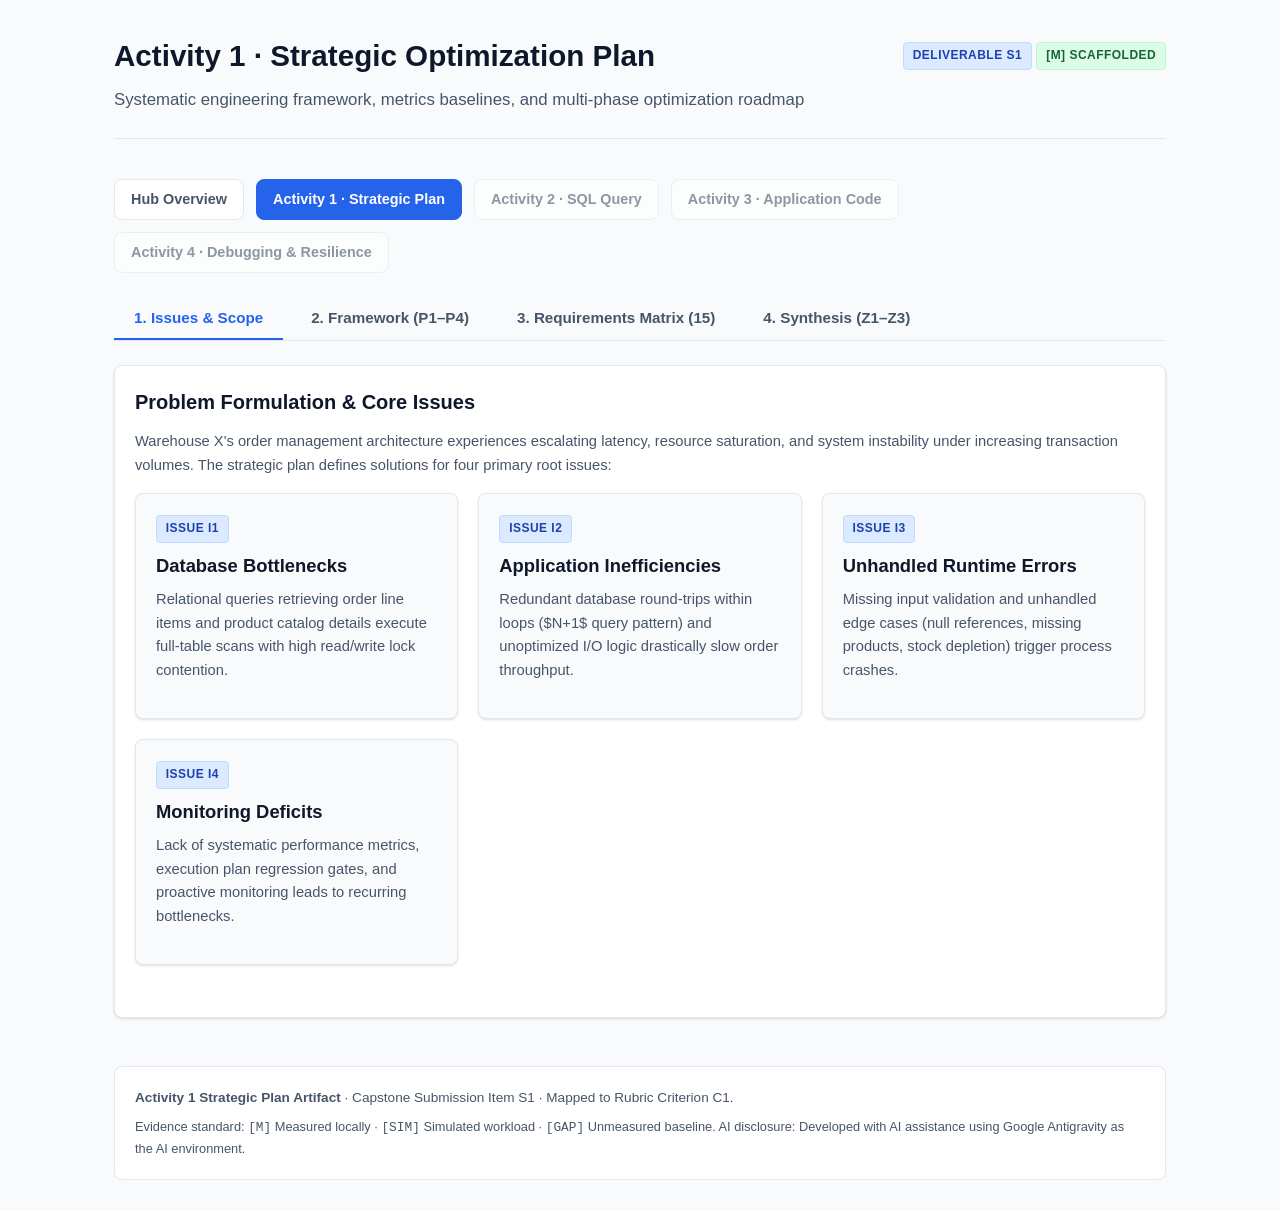
==== activity1-strategy.html @ 8ea70d59 "Add multipage interactive demo shell and Activity 1 viewer" ====
<!DOCTYPE html>
<html lang="en">
<head>
  <meta charset="UTF-8">
  <meta name="viewport" content="width=device-width, initial-scale=1.0">
  <title>Activity 1 · Strategic Optimization Plan · WarehouseX</title>
  <link rel="stylesheet" href="css/styles.css">
</head>
<body>
  <div class="container">
    <header>
      <div class="header-top">
        <h1>Activity 1 · Strategic Optimization Plan</h1>
        <div>
          <span class="badge badge-primary">Deliverable S1</span>
          <span class="badge badge-m">[M] Scaffolded</span>
        </div>
      </div>
      <p class="subtitle">Systematic engineering framework, metrics baselines, and multi-phase optimization roadmap</p>
    </header>

    <nav class="nav-bar" aria-label="Main Navigation">
      <a href="index.html" class="nav-link">Hub Overview</a>
      <a href="activity1-strategy.html" class="nav-link active">Activity 1 · Strategic Plan</a>
      <span class="nav-link" style="opacity: 0.6; cursor: not-allowed;" title="Scheduled for Activity 2">Activity 2 · SQL Query</span>
      <span class="nav-link" style="opacity: 0.6; cursor: not-allowed;" title="Scheduled for Activity 3">Activity 3 · Application Code</span>
      <span class="nav-link" style="opacity: 0.6; cursor: not-allowed;" title="Scheduled for Activity 4">Activity 4 · Debugging & Resilience</span>
    </nav>

    <main class="tabs-container">
      <div class="tabs" role="tablist">
        <button class="tab-btn active" data-tab="tab-issues" role="tab">1. Issues & Scope</button>
        <button class="tab-btn" data-tab="tab-framework" role="tab">2. Framework (P1–P4)</button>
        <button class="tab-btn" data-tab="tab-requirements" role="tab">3. Requirements Matrix (15)</button>
        <button class="tab-btn" data-tab="tab-synthesis" role="tab">4. Synthesis (Z1–Z3)</button>
      </div>

      <!-- Tab 1: Issues & Scope -->
      <div id="tab-issues" class="tab-pane active" role="tabpanel">
        <div class="card" style="margin-bottom: 1.5rem;">
          <h2 style="font-size: 1.25rem; margin-bottom: 0.75rem;">Problem Formulation & Core Issues</h2>
          <p style="color: var(--text-secondary); margin-bottom: 1rem;">
            Warehouse X's order management architecture experiences escalating latency, resource saturation, and system instability under increasing transaction volumes. The strategic plan defines solutions for four primary root issues:
          </p>
          <div class="card-grid">
            <div class="card" style="background-color: #f8fafc;">
              <span class="badge badge-primary" style="margin-bottom: 0.5rem;">Issue I1</span>
              <h3>Database Bottlenecks</h3>
              <p>Relational queries retrieving order line items and product catalog details execute full-table scans with high read/write lock contention.</p>
            </div>
            <div class="card" style="background-color: #f8fafc;">
              <span class="badge badge-primary" style="margin-bottom: 0.5rem;">Issue I2</span>
              <h3>Application Inefficiencies</h3>
              <p>Redundant database round-trips within loops ($N+1$ query pattern) and unoptimized I/O logic drastically slow order throughput.</p>
            </div>
            <div class="card" style="background-color: #f8fafc;">
              <span class="badge badge-primary" style="margin-bottom: 0.5rem;">Issue I3</span>
              <h3>Unhandled Runtime Errors</h3>
              <p>Missing input validation and unhandled edge cases (null references, missing products, stock depletion) trigger process crashes.</p>
            </div>
            <div class="card" style="background-color: #f8fafc;">
              <span class="badge badge-primary" style="margin-bottom: 0.5rem;">Issue I4</span>
              <h3>Monitoring Deficits</h3>
              <p>Lack of systematic performance metrics, execution plan regression gates, and proactive monitoring leads to recurring bottlenecks.</p>
            </div>
          </div>
        </div>
      </div>

      <!-- Tab 2: Framework P1-P4 -->
      <div id="tab-framework" class="tab-pane" role="tabpanel">
        <div class="card" style="margin-bottom: 1.5rem;">
          <h2 style="font-size: 1.25rem; margin-bottom: 0.75rem;">Structured Engineering Lifecycle (P1–P4)</h2>
          <table class="data-table">
            <thead>
              <tr>
                <th>Phase</th>
                <th>Phase Name</th>
                <th>Operational Focus</th>
                <th>Deliverable Artifact</th>
              </tr>
            </thead>
            <tbody>
              <tr>
                <td><strong>P1</strong></td>
                <td>Define Project Scope</td>
                <td>Isolate optimization strictly to order fulfillment, catalog resolution, and stock deduction.</td>
                <td>Scope Definition & Operational Boundaries</td>
              </tr>
              <tr>
                <td><strong>P2</strong></td>
                <td>Set Performance Metrics</td>
                <td>Establish quantifiable benchmark targets per focus area (query speed, batch queries, crash count).</td>
                <td>Evidence Ledger Baseline Table</td>
              </tr>
              <tr>
                <td><strong>P3</strong></td>
                <td>Select AI Environment</td>
                <td>Leverage Google Antigravity for execution plan analysis, code refactoring, and guard clause formulation.</td>
                <td>AI Assistance Protocol Record</td>
              </tr>
              <tr>
                <td><strong>P4</strong></td>
                <td>Phased Work Plan</td>
                <td>Follow three-stage discipline: Analysis (measure baseline) &rarr; Optimization (isolate change) &rarr; Testing (benchmark check).</td>
                <td>Automated NUnit Equivalence Fixtures</td>
              </tr>
            </tbody>
          </table>
        </div>
      </div>

      <!-- Tab 3: Requirements Matrix -->
      <div id="tab-requirements" class="tab-pane" role="tabpanel">
        <div class="card">
          <div style="display: flex; justify-content: space-between; align-items: center; margin-bottom: 1rem; flex-wrap: wrap; gap: 0.5rem;">
            <h2 style="font-size: 1.25rem;">15 Core Course Requirements Crosswalk</h2>
            <div class="filter-bar">
              <button class="filter-btn active" data-filter="all">All (15)</button>
              <button class="filter-btn" data-filter="SQL">SQL (4)</button>
              <button class="filter-btn" data-filter="APP">App (4)</button>
              <button class="filter-btn" data-filter="DBG">Debug (4)</button>
              <button class="filter-btn" data-filter="LT">Long-Term (3)</button>
            </div>
          </div>

          <table class="data-table">
            <thead>
              <tr>
                <th>Code</th>
                <th>Category</th>
                <th>Requirement Specification</th>
                <th>Strategy Implementation</th>
              </tr>
            </thead>
            <tbody>
              <tr class="filterable-item" data-category="SQL">
                <td><code>R-SQL-1</code></td>
                <td>SQL</td>
                <td>Identify query speed strategies</td>
                <td>B-tree index creation, table scan elimination, projection minimization.</td>
              </tr>
              <tr class="filterable-item" data-category="SQL">
                <td><code>R-SQL-2</code></td>
                <td>SQL</td>
                <td>Suggest optimization for delayed queries</td>
                <td>Composite indexing on <code>Products(Category, ProductID)</code> for fast filtered joins.</td>
              </tr>
              <tr class="filterable-item" data-category="SQL">
                <td><code>R-SQL-3</code></td>
                <td>SQL</td>
                <td>Specify join optimization methods</td>
                <td>Covering index on <code>Orders(ProductID, Quantity)</code> to avoid secondary table looks.</td>
              </tr>
              <tr class="filterable-item" data-category="SQL">
                <td><code>R-SQL-4</code></td>
                <td>SQL</td>
                <td>Measure improvements with execution plans</td>
                <td>Capture SQLite <code>EXPLAIN QUERY PLAN</code> before and after indexing.</td>
              </tr>
              <tr class="filterable-item" data-category="APP">
                <td><code>R-APP-1</code></td>
                <td>APP</td>
                <td>Determine execution slowdown delay points</td>
                <td>Profile repetitive database queries inside order iteration loops ($N+1$ calls).</td>
              </tr>
              <tr class="filterable-item" data-category="APP">
                <td><code>R-APP-2</code></td>
                <td>APP</td>
                <td>Recommend logic flow enhancements</td>
                <td>Pre-fetch product catalog into an in-memory dictionary; O(N) &rarr; O(1) complexity.</td>
              </tr>
              <tr class="filterable-item" data-category="APP">
                <td><code>R-APP-3</code></td>
                <td>APP</td>
                <td>Propose data read/write improvements</td>
                <td>Buffer console I/O and consolidate inventory deductions into batched transactions.</td>
              </tr>
              <tr class="filterable-item" data-category="APP">
                <td><code>R-APP-4</code></td>
                <td>APP</td>
                <td>Define key performance tracking metrics</td>
                <td>Total database calls, batch processing latency (ms), memory footprint (MB).</td>
              </tr>
              <tr class="filterable-item" data-category="DBG">
                <td><code>R-DBG-1</code></td>
                <td>DBG</td>
                <td>Identify system crash error types</td>
                <td>NullReferenceException on catalog misses, negative inventory states, lock contention.</td>
              </tr>
              <tr class="filterable-item" data-category="DBG">
                <td><code>R-DBG-2</code></td>
                <td>DBG</td>
                <td>Specify error-inducing edge cases</td>
                <td>Missing ProductIDs, requested quantity exceeding stock, zero/negative order quantities.</td>
              </tr>
              <tr class="filterable-item" data-category="DBG">
                <td><code>R-DBG-3</code></td>
                <td>DBG</td>
                <td>Outline AI-assisted debugging strategies</td>
                <td>Formulate defensive guard clauses and structured domain exception handling.</td>
              </tr>
              <tr class="filterable-item" data-category="DBG">
                <td><code>R-DBG-4</code></td>
                <td>DBG</td>
                <td>Define issue resolution validation methods</td>
                <td>Automated NUnit test fixtures executing negative boundary and edge-case assertions.</td>
              </tr>
              <tr class="filterable-item" data-category="LT">
                <td><code>R-LT-1</code></td>
                <td>LT</td>
                <td>Document efficiency maintenance strategies</td>
                <td>Automated database index re-indexing, vacuuming, and memory cache expiration.</td>
              </tr>
              <tr class="filterable-item" data-category="LT">
                <td><code>R-LT-2</code></td>
                <td>LT</td>
                <td>Define future optimization checkpoints</td>
                <td>Automated CI performance benchmarks and periodic query plan regression audits.</td>
              </tr>
              <tr class="filterable-item" data-category="LT">
                <td><code>R-LT-3</code></td>
                <td>LT</td>
                <td>Suggest AI automation opportunities</td>
                <td>Automated log anomaly detection and workload-driven proactive index tuning.</td>
              </tr>
            </tbody>
          </table>
        </div>
      </div>

      <!-- Tab 4: Synthesis Z1-Z3 -->
      <div id="tab-synthesis" class="tab-pane" role="tabpanel">
        <div class="card-grid">
          <div class="card">
            <h3>Z1 · Planned Optimizations</h3>
            <p>1. Composite indexing on <code>Products(Category, ProductID)</code> and <code>Orders(ProductID, Quantity)</code>.<br>
            2. In-memory dictionary caching to replace sequential database queries.<br>
            3. Defensive guard clauses and domain exceptions for nulls and stock shortages.</p>
          </div>
          <div class="card">
            <h3>Z2 · Google Antigravity Role</h3>
            <p>Google Antigravity assists throughout the development lifecycle by analyzing execution plans, suggesting refactored LINQ patterns, formulating defensive validation guards, and helping generate test fixtures.</p>
          </div>
          <div class="card">
            <h3>Z3 · Measurement Methodology</h3>
            <p>Programmatic capture of SQLite <code>EXPLAIN QUERY PLAN</code>, high-resolution elapsed time benchmarks over Small (~1K) and Medium (~10K) synthetic workloads, and automated NUnit assertions.</p>
          </div>
        </div>
      </div>
    </main>

    <footer class="footer-callout">
      <p style="margin-bottom: 0.5rem;">
        <strong>Activity 1 Strategic Plan Artifact</strong> · Capstone Submission Item S1 · Mapped to Rubric Criterion C1.
      </p>
      <p style="font-size: 0.8rem; color: var(--text-secondary);">
        Evidence standard: <code>[M]</code> Measured locally · <code>[SIM]</code> Simulated workload · <code>[GAP]</code> Unmeasured baseline. AI disclosure: Developed with AI assistance using Google Antigravity as the AI environment.
      </p>
    </footer>
  </div>

  <script src="js/warehousex.js"></script>
</body>
</html>
---- css/styles.css ----
:root {
  --bg-color: #f8fafc;
  --card-bg: #ffffff;
  --text-primary: #0f172a;
  --text-secondary: #475569;
  --border-color: #e2e8f0;
  --primary: #2563eb;
  --primary-hover: #1d4ed8;
  --accent: #0ea5e9;
  --success: #16a34a;
  --warning: #d97706;
  --danger: #dc2626;
  --badge-sim-bg: #fef3c7;
  --badge-sim-text: #92400e;
  --badge-m-bg: #dcfce7;
  --badge-m-text: #166534;
  --badge-gap-bg: #f1f5f9;
  --badge-gap-text: #64748b;
  --radius: 8px;
  --shadow: 0 1px 3px 0 rgb(0 0 0 / 0.1), 0 1px 2px -1px rgb(0 0 0 / 0.1);
  --shadow-md: 0 4px 6px -1px rgb(0 0 0 / 0.1), 0 2px 4px -2px rgb(0 0 0 / 0.1);
}

* {
  box-sizing: border-box;
  margin: 0;
  padding: 0;
}

body {
  font-family: -apple-system, BlinkMacSystemFont, "Segoe UI", Roboto, Helvetica, Arial, sans-serif;
  background-color: var(--bg-color);
  color: var(--text-primary);
  line-height: 1.6;
}

.container {
  max-width: 1100px;
  margin: 0 auto;
  padding: 2rem 1.5rem;
}

header {
  margin-bottom: 2.5rem;
  border-bottom: 1px solid var(--border-color);
  padding-bottom: 1.5rem;
}

.header-top {
  display: flex;
  justify-content: space-between;
  align-items: center;
  margin-bottom: 0.5rem;
  flex-wrap: wrap;
  gap: 1rem;
}

h1 {
  font-size: 1.85rem;
  font-weight: 700;
  color: var(--text-primary);
}

.subtitle {
  color: var(--text-secondary);
  font-size: 1.05rem;
}

.badge {
  display: inline-block;
  padding: 0.2rem 0.55rem;
  border-radius: 4px;
  font-size: 0.75rem;
  font-weight: 600;
  text-transform: uppercase;
  letter-spacing: 0.04em;
}

.badge-sim {
  background-color: var(--badge-sim-bg);
  color: var(--badge-sim-text);
  border: 1px solid #fde68a;
}

.badge-m {
  background-color: var(--badge-m-bg);
  color: var(--badge-m-text);
  border: 1px solid #bbf7d0;
}

.badge-gap {
  background-color: var(--badge-gap-bg);
  color: var(--badge-gap-text);
  border: 1px solid #cbd5e1;
}

.badge-primary {
  background-color: #dbeafe;
  color: #1e40af;
  border: 1px solid #bfdbfe;
}

.nav-bar {
  display: flex;
  gap: 0.75rem;
  margin: 1.5rem 0;
  flex-wrap: wrap;
}

.nav-link {
  display: inline-block;
  padding: 0.5rem 1rem;
  border-radius: var(--radius);
  text-decoration: none;
  font-weight: 600;
  font-size: 0.9rem;
  color: var(--text-secondary);
  background-color: var(--card-bg);
  border: 1px solid var(--border-color);
  transition: all 0.15s ease-in-out;
}

.nav-link:hover {
  background-color: #f1f5f9;
  color: var(--primary);
  border-color: #cbd5e1;
}

.nav-link.active {
  background-color: var(--primary);
  color: #ffffff;
  border-color: var(--primary);
}

.card-grid {
  display: grid;
  grid-template-columns: repeat(auto-fill, minmax(250px, 1fr));
  gap: 1.25rem;
  margin-bottom: 2rem;
}

.card {
  background-color: var(--card-bg);
  border: 1px solid var(--border-color);
  border-radius: var(--radius);
  padding: 1.25rem;
  box-shadow: var(--shadow);
}

.card h2, .card h3 {
  font-size: 1.15rem;
  margin-bottom: 0.5rem;
}

.card p {
  color: var(--text-secondary);
  font-size: 0.92rem;
  margin-bottom: 1rem;
}

.btn {
  display: inline-block;
  padding: 0.5rem 1rem;
  border-radius: var(--radius);
  font-weight: 600;
  font-size: 0.88rem;
  cursor: pointer;
  text-decoration: none;
  text-align: center;
  border: 1px solid transparent;
  transition: all 0.15s ease-in-out;
}

.btn-primary {
  background-color: var(--primary);
  color: #ffffff;
}

.btn-primary:hover {
  background-color: var(--primary-hover);
}

.btn-secondary {
  background-color: #f1f5f9;
  color: var(--text-primary);
  border-color: var(--border-color);
}

.btn-secondary:hover {
  background-color: #e2e8f0;
}

.btn-outline {
  background-color: transparent;
  border-color: var(--border-color);
  color: var(--text-secondary);
}

.btn-outline:hover {
  background-color: #f8fafc;
  color: var(--primary);
  border-color: var(--primary);
}

.tabs {
  display: flex;
  border-bottom: 1px solid var(--border-color);
  margin-bottom: 1.5rem;
  gap: 0.5rem;
}

.tab-btn {
  padding: 0.75rem 1.25rem;
  border: none;
  background: none;
  font-size: 0.95rem;
  font-weight: 600;
  color: var(--text-secondary);
  cursor: pointer;
  border-bottom: 2px solid transparent;
  transition: all 0.15s ease-in-out;
}

.tab-btn:hover {
  color: var(--primary);
}

.tab-btn.active {
  color: var(--primary);
  border-bottom-color: var(--primary);
}

.tab-pane {
  display: none;
}

.tab-pane.active {
  display: block;
}

.data-table {
  width: 100%;
  border-collapse: collapse;
  margin: 1rem 0;
  font-size: 0.9rem;
}

.data-table th, .data-table td {
  padding: 0.75rem 1rem;
  text-align: left;
  border-bottom: 1px solid var(--border-color);
}

.data-table th {
  background-color: #f8fafc;
  font-weight: 600;
  color: var(--text-secondary);
}

.data-table tr:hover {
  background-color: #f8fafc;
}

.status-panel {
  background-color: #f8fafc;
  border: 1px solid var(--border-color);
  border-radius: var(--radius);
  padding: 1rem 1.25rem;
  margin-top: 1.5rem;
  font-family: ui-monospace, SFMono-Regular, Menlo, Monaco, Consolas, monospace;
  font-size: 0.85rem;
  color: var(--text-secondary);
}

.footer-callout {
  margin-top: 3rem;
  padding: 1.25rem;
  background-color: #ffffff;
  border: 1px solid var(--border-color);
  border-radius: var(--radius);
  font-size: 0.85rem;
  color: var(--text-secondary);
}

.filter-bar {
  display: flex;
  gap: 0.5rem;
  margin-bottom: 1rem;
  flex-wrap: wrap;
}

.filter-btn {
  padding: 0.35rem 0.75rem;
  border-radius: 20px;
  border: 1px solid var(--border-color);
  background-color: #ffffff;
  font-size: 0.82rem;
  font-weight: 600;
  cursor: pointer;
  color: var(--text-secondary);
}

.filter-btn.active {
  background-color: var(--primary);
  color: #ffffff;
  border-color: var(--primary);
}
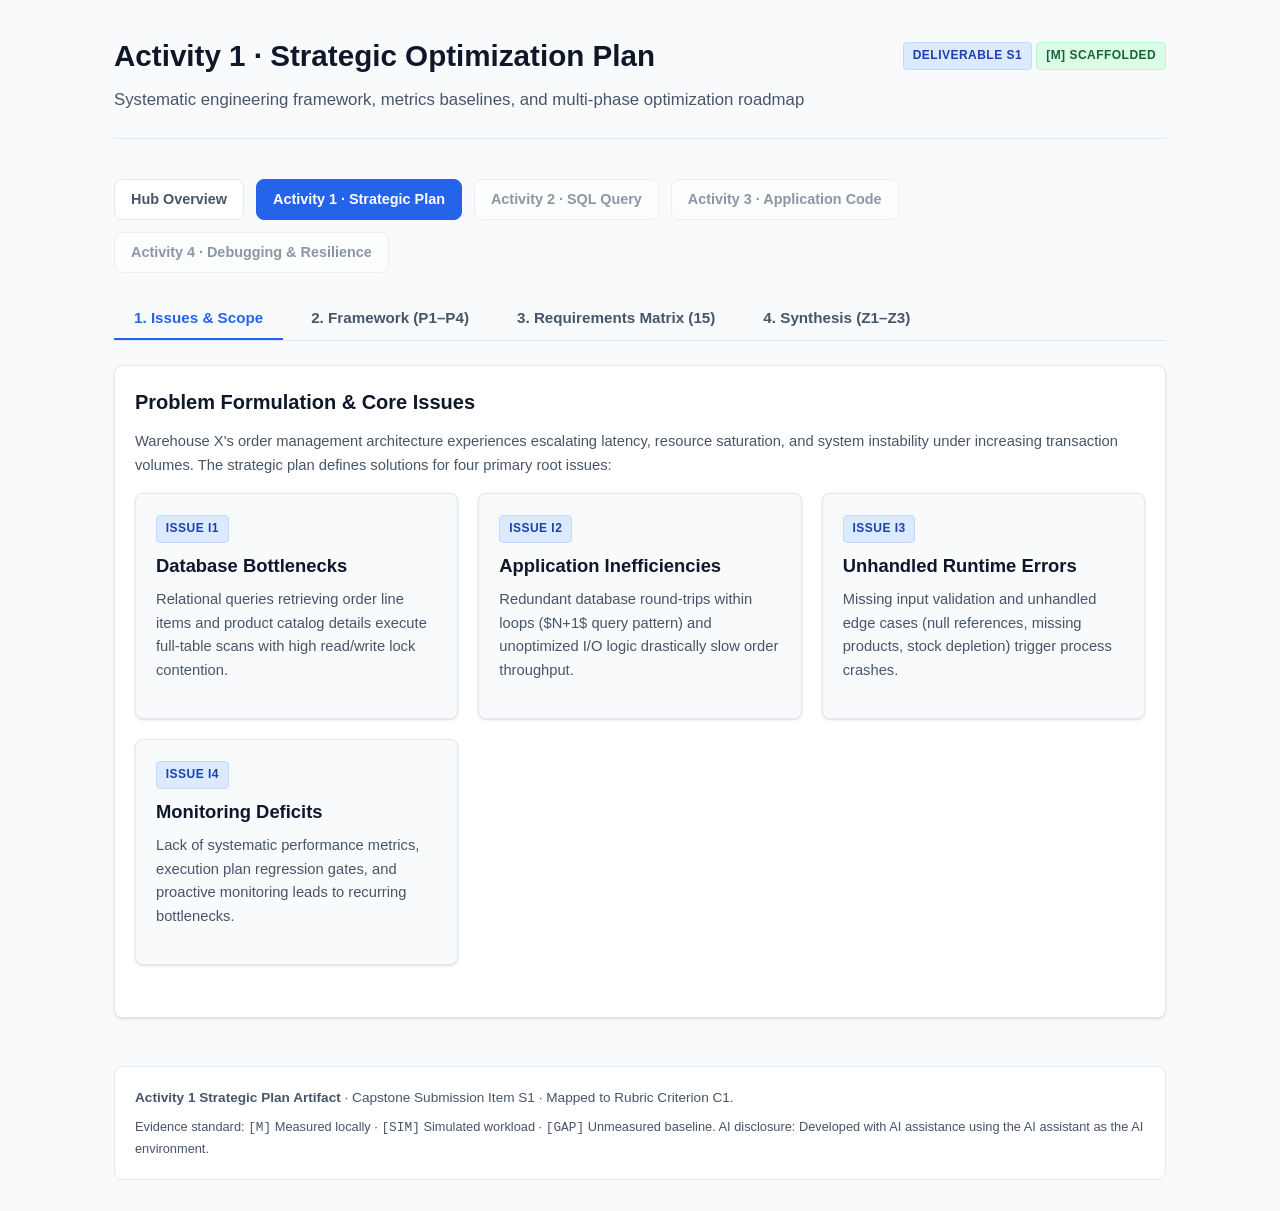
==== commit fca025dd: "Align Activity 1 strategy documents and demo with disclosure policy" ====
--- a/activity1-strategy.html
+++ b/activity1-strategy.html
@@ -96,7 +96,7 @@
               <tr>
                 <td><strong>P3</strong></td>
                 <td>Select AI Environment</td>
-                <td>Leverage Google Antigravity for execution plan analysis, code refactoring, and guard clause formulation.</td>
+                <td>Leverage the AI assistant for execution plan analysis, code refactoring, and guard clause formulation.</td>
                 <td>AI Assistance Protocol Record</td>
               </tr>
               <tr>
@@ -239,8 +239,8 @@
             3. Defensive guard clauses and domain exceptions for nulls and stock shortages.</p>
           </div>
           <div class="card">
-            <h3>Z2 · Google Antigravity Role</h3>
-            <p>Google Antigravity assists throughout the development lifecycle by analyzing execution plans, suggesting refactored LINQ patterns, formulating defensive validation guards, and helping generate test fixtures.</p>
+            <h3>Z2 · the AI assistant Role</h3>
+            <p>the AI assistant assists throughout the development lifecycle by analyzing execution plans, suggesting refactored LINQ patterns, formulating defensive validation guards, and helping generate test fixtures.</p>
           </div>
           <div class="card">
             <h3>Z3 · Measurement Methodology</h3>
@@ -255,7 +255,7 @@
         <strong>Activity 1 Strategic Plan Artifact</strong> · Capstone Submission Item S1 · Mapped to Rubric Criterion C1.
       </p>
       <p style="font-size: 0.8rem; color: var(--text-secondary);">
-        Evidence standard: <code>[M]</code> Measured locally · <code>[SIM]</code> Simulated workload · <code>[GAP]</code> Unmeasured baseline. AI disclosure: Developed with AI assistance using Google Antigravity as the AI environment.
+        Evidence standard: <code>[M]</code> Measured locally · <code>[SIM]</code> Simulated workload · <code>[GAP]</code> Unmeasured baseline. AI disclosure: Developed with AI assistance using the AI assistant as the AI environment.
       </p>
     </footer>
   </div>
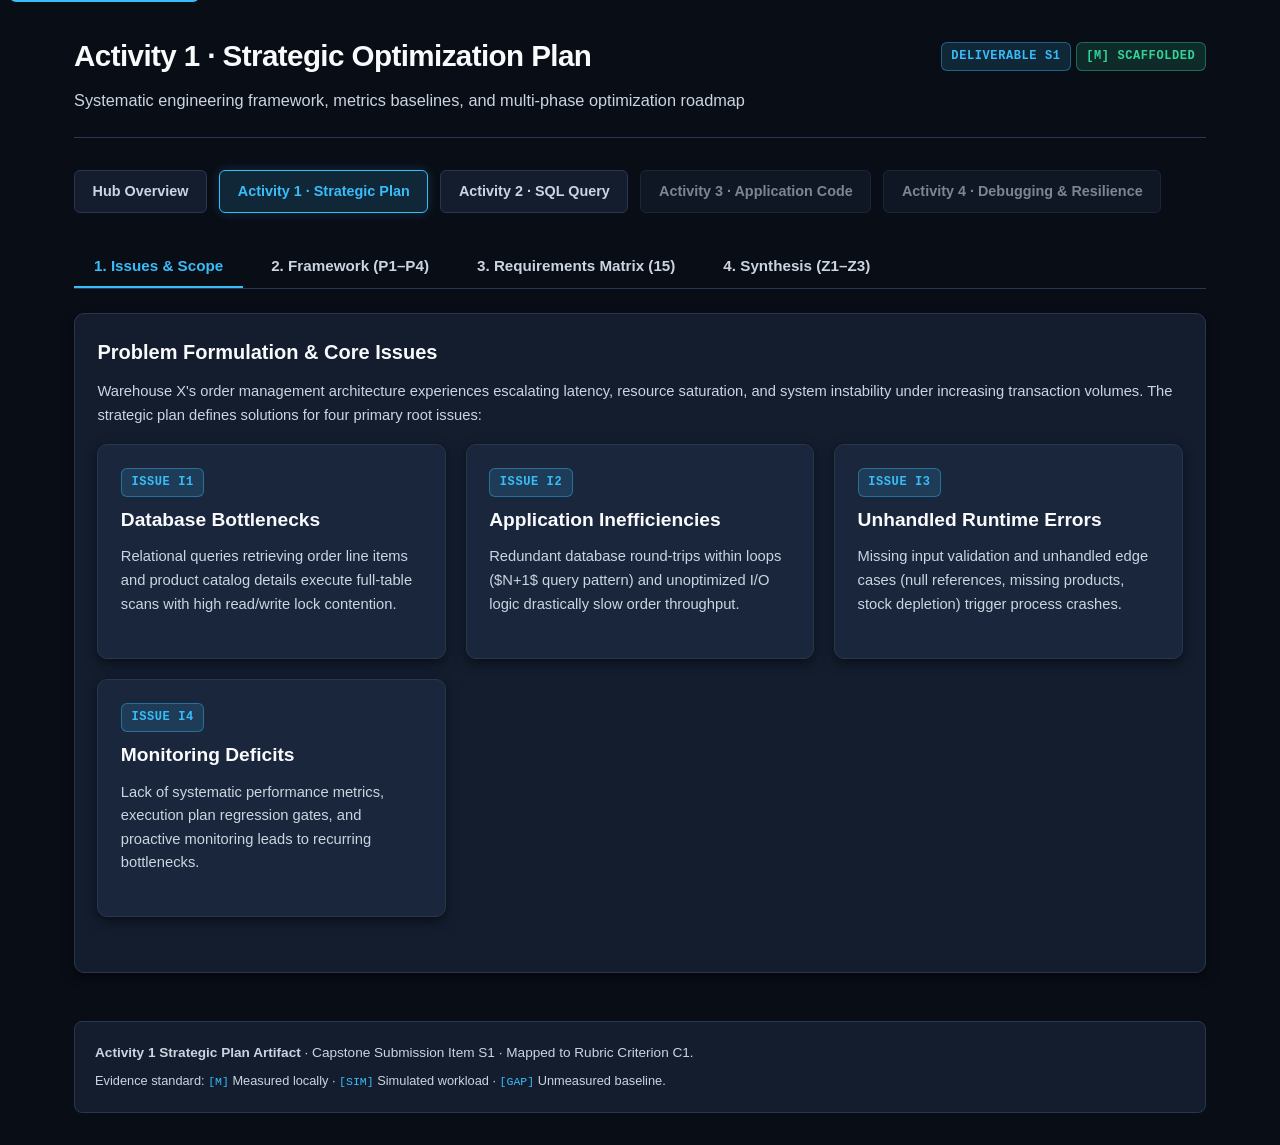
==== commit afff4f56: "Implement accessible dark theme across demonstration pages" ====
--- a/activity1-strategy.html
+++ b/activity1-strategy.html
@@ -4,9 +4,11 @@
   <meta charset="UTF-8">
   <meta name="viewport" content="width=device-width, initial-scale=1.0">
   <title>Activity 1 · Strategic Optimization Plan · WarehouseX</title>
+  <link rel="icon" href="data:,">
   <link rel="stylesheet" href="css/styles.css">
 </head>
 <body>
+  <a href="#main-content" class="skip-link">Skip to main content</a>
   <div class="container">
     <header>
       <div class="header-top">
@@ -22,12 +24,12 @@
     <nav class="nav-bar" aria-label="Main Navigation">
       <a href="index.html" class="nav-link">Hub Overview</a>
       <a href="activity1-strategy.html" class="nav-link active">Activity 1 · Strategic Plan</a>
-      <span class="nav-link" style="opacity: 0.6; cursor: not-allowed;" title="Scheduled for Activity 2">Activity 2 · SQL Query</span>
+      <a href="activity2-sql.html" class="nav-link">Activity 2 · SQL Query</a>
       <span class="nav-link" style="opacity: 0.6; cursor: not-allowed;" title="Scheduled for Activity 3">Activity 3 · Application Code</span>
       <span class="nav-link" style="opacity: 0.6; cursor: not-allowed;" title="Scheduled for Activity 4">Activity 4 · Debugging & Resilience</span>
     </nav>
 
-    <main class="tabs-container">
+    <main id="main-content" class="tabs-container">
       <div class="tabs" role="tablist">
         <button class="tab-btn active" data-tab="tab-issues" role="tab">1. Issues & Scope</button>
         <button class="tab-btn" data-tab="tab-framework" role="tab">2. Framework (P1–P4)</button>
@@ -43,22 +45,22 @@
             Warehouse X's order management architecture experiences escalating latency, resource saturation, and system instability under increasing transaction volumes. The strategic plan defines solutions for four primary root issues:
           </p>
           <div class="card-grid">
-            <div class="card" style="background-color: #f8fafc;">
+            <div class="card" style="background-color: var(--bg-card-subtle);">
               <span class="badge badge-primary" style="margin-bottom: 0.5rem;">Issue I1</span>
               <h3>Database Bottlenecks</h3>
               <p>Relational queries retrieving order line items and product catalog details execute full-table scans with high read/write lock contention.</p>
             </div>
-            <div class="card" style="background-color: #f8fafc;">
+            <div class="card" style="background-color: var(--bg-card-subtle);">
               <span class="badge badge-primary" style="margin-bottom: 0.5rem;">Issue I2</span>
               <h3>Application Inefficiencies</h3>
               <p>Redundant database round-trips within loops ($N+1$ query pattern) and unoptimized I/O logic drastically slow order throughput.</p>
             </div>
-            <div class="card" style="background-color: #f8fafc;">
+            <div class="card" style="background-color: var(--bg-card-subtle);">
               <span class="badge badge-primary" style="margin-bottom: 0.5rem;">Issue I3</span>
               <h3>Unhandled Runtime Errors</h3>
               <p>Missing input validation and unhandled edge cases (null references, missing products, stock depletion) trigger process crashes.</p>
             </div>
-            <div class="card" style="background-color: #f8fafc;">
+            <div class="card" style="background-color: var(--bg-card-subtle);">
               <span class="badge badge-primary" style="margin-bottom: 0.5rem;">Issue I4</span>
               <h3>Monitoring Deficits</h3>
               <p>Lack of systematic performance metrics, execution plan regression gates, and proactive monitoring leads to recurring bottlenecks.</p>
@@ -95,9 +97,9 @@
               </tr>
               <tr>
                 <td><strong>P3</strong></td>
-                <td>Select AI Environment</td>
-                <td>Leverage the AI assistant for execution plan analysis, code refactoring, and guard clause formulation.</td>
-                <td>AI Assistance Protocol Record</td>
+                <td>Select Optimization Strategies</td>
+                <td>Leverage systematic indexing, execution plan analysis, code refactoring, and guard clause formulation.</td>
+                <td>Performance Optimization Protocol Record</td>
               </tr>
               <tr>
                 <td><strong>P4</strong></td>
@@ -197,7 +199,7 @@
               <tr class="filterable-item" data-category="DBG">
                 <td><code>R-DBG-3</code></td>
                 <td>DBG</td>
-                <td>Outline AI-assisted debugging strategies</td>
+                <td>Outline systematic debugging strategies</td>
                 <td>Formulate defensive guard clauses and structured domain exception handling.</td>
               </tr>
               <tr class="filterable-item" data-category="DBG">
@@ -221,7 +223,7 @@
               <tr class="filterable-item" data-category="LT">
                 <td><code>R-LT-3</code></td>
                 <td>LT</td>
-                <td>Suggest AI automation opportunities</td>
+                <td>Suggest automation opportunities</td>
                 <td>Automated log anomaly detection and workload-driven proactive index tuning.</td>
               </tr>
             </tbody>
@@ -239,8 +241,8 @@
             3. Defensive guard clauses and domain exceptions for nulls and stock shortages.</p>
           </div>
           <div class="card">
-            <h3>Z2 · the AI assistant Role</h3>
-            <p>the AI assistant assists throughout the development lifecycle by analyzing execution plans, suggesting refactored LINQ patterns, formulating defensive validation guards, and helping generate test fixtures.</p>
+            <h3>Z2 · Optimization Protocol</h3>
+            <p>The optimization process proceeds through the engineering lifecycle by analyzing execution plans, applying targeted index structures, formulating defensive validation guards, and executing automated equivalence test fixtures.</p>
           </div>
           <div class="card">
             <h3>Z3 · Measurement Methodology</h3>
@@ -255,7 +257,7 @@
         <strong>Activity 1 Strategic Plan Artifact</strong> · Capstone Submission Item S1 · Mapped to Rubric Criterion C1.
       </p>
       <p style="font-size: 0.8rem; color: var(--text-secondary);">
-        Evidence standard: <code>[M]</code> Measured locally · <code>[SIM]</code> Simulated workload · <code>[GAP]</code> Unmeasured baseline. AI disclosure: Developed with AI assistance using the AI assistant as the AI environment.
+        Evidence standard: <code>[M]</code> Measured locally · <code>[SIM]</code> Simulated workload · <code>[GAP]</code> Unmeasured baseline.
       </p>
     </footer>
   </div>
--- a/css/styles.css
+++ b/css/styles.css
@@ -1,47 +1,101 @@
+/* WarehouseX Design System · WCAG 2.1 AAA Accessible Dark Theme */
+/* Formatted after fullstack_c8_safevault */
 :root {
-  --bg-color: #f8fafc;
-  --card-bg: #ffffff;
-  --text-primary: #0f172a;
-  --text-secondary: #475569;
-  --border-color: #e2e8f0;
-  --primary: #2563eb;
-  --primary-hover: #1d4ed8;
-  --accent: #0ea5e9;
-  --success: #16a34a;
-  --warning: #d97706;
-  --danger: #dc2626;
-  --badge-sim-bg: #fef3c7;
-  --badge-sim-text: #92400e;
-  --badge-m-bg: #dcfce7;
-  --badge-m-text: #166534;
-  --badge-gap-bg: #f1f5f9;
-  --badge-gap-text: #64748b;
+  --bg-color: #090d16;
+  --bg-page: #090d16;
+  --card-bg: #131d2e;
+  --bg-card: #131d2e;
+  --bg-card-subtle: #1a263c;
+  --bg-input: #0b1322;
+  --border-color: #27374f;
+  --border-focus: #38bdf8;
+
+  --text-primary: #f8fafc;
+  --text-secondary: #cbd5e1;
+  --text-muted: #94a3b8;
+
+  --primary: #38bdf8;
+  --primary-hover: #0ea5e9;
+  --color-primary: #38bdf8;
+  --color-primary-hover: #0ea5e9;
+  --accent: #38bdf8;
+  --success: #34d399;
+  --color-success: #34d399;
+  --warning: #fbbf24;
+  --color-warning: #fbbf24;
+  --danger: #f87171;
+  --color-danger: #f87171;
+  --color-violet: #c084fc;
+
+  --badge-m-bg: rgba(52, 211, 153, 0.15);
+  --badge-m-text: #34d399;
+  --badge-sim-bg: rgba(251, 191, 36, 0.15);
+  --badge-sim-text: #fbbf24;
+  --badge-gap-bg: rgba(148, 163, 184, 0.15);
+  --badge-gap-text: #94a3b8;
+  --badge-primary-bg: rgba(56, 189, 248, 0.15);
+  --badge-primary-text: #38bdf8;
+
+  --font-sans: -apple-system, BlinkMacSystemFont, 'Segoe UI', Roboto, Helvetica, Arial, sans-serif;
+  --font-mono: ui-monospace, SFMono-Regular, Menlo, Monaco, Consolas, 'Liberation Mono', monospace;
+
+  --radius-sm: 6px;
+  --radius-md: 10px;
+  --radius-lg: 14px;
   --radius: 8px;
-  --shadow: 0 1px 3px 0 rgb(0 0 0 / 0.1), 0 1px 2px -1px rgb(0 0 0 / 0.1);
-  --shadow-md: 0 4px 6px -1px rgb(0 0 0 / 0.1), 0 2px 4px -2px rgb(0 0 0 / 0.1);
-}
-
-* {
+
+  --shadow-sm: 0 1px 2px rgba(0, 0, 0, 0.4);
+  --shadow-md: 0 4px 12px rgba(0, 0, 0, 0.5);
+  --shadow-lg: 0 10px 25px rgba(0, 0, 0, 0.6);
+  --shadow: 0 4px 12px rgba(0, 0, 0, 0.5);
+}
+
+*, *::before, *::after {
   box-sizing: border-box;
   margin: 0;
   padding: 0;
 }
 
 body {
-  font-family: -apple-system, BlinkMacSystemFont, "Segoe UI", Roboto, Helvetica, Arial, sans-serif;
-  background-color: var(--bg-color);
+  font-family: var(--font-sans);
+  background-color: var(--bg-page);
   color: var(--text-primary);
   line-height: 1.6;
+  min-height: 100vh;
+}
+
+/* Accessibility Skip Link & Focus Rings */
+.skip-link {
+  position: absolute;
+  top: -40px;
+  left: 10px;
+  background: var(--color-primary);
+  color: #041021;
+  padding: 8px 16px;
+  font-weight: 700;
+  z-index: 1000;
+  border-radius: var(--radius-sm);
+  text-decoration: none;
+  transition: top 0.2s ease;
+}
+
+.skip-link:focus {
+  top: 10px;
+}
+
+a:focus-visible, button:focus-visible, input:focus-visible, select:focus-visible {
+  outline: 3px solid var(--border-focus);
+  outline-offset: 2px;
 }
 
 .container {
-  max-width: 1100px;
+  max-width: 1180px;
   margin: 0 auto;
   padding: 2rem 1.5rem;
 }
 
 header {
-  margin-bottom: 2.5rem;
+  margin-bottom: 2rem;
   border-bottom: 1px solid var(--border-color);
   padding-bottom: 1.5rem;
 }
@@ -59,109 +113,122 @@
   font-size: 1.85rem;
   font-weight: 700;
   color: var(--text-primary);
+  letter-spacing: -0.02em;
 }
 
 .subtitle {
   color: var(--text-secondary);
-  font-size: 1.05rem;
-}
-
+  font-size: 1.02rem;
+}
+
+/* Evidence Badges */
 .badge {
   display: inline-block;
-  padding: 0.2rem 0.55rem;
-  border-radius: 4px;
+  padding: 0.25rem 0.6rem;
+  border-radius: var(--radius-sm);
   font-size: 0.75rem;
-  font-weight: 600;
+  font-weight: 700;
   text-transform: uppercase;
-  letter-spacing: 0.04em;
+  letter-spacing: 0.05em;
+  font-family: var(--font-mono);
 }
 
 .badge-sim {
   background-color: var(--badge-sim-bg);
   color: var(--badge-sim-text);
-  border: 1px solid #fde68a;
+  border: 1px solid rgba(251, 191, 36, 0.4);
 }
 
 .badge-m {
   background-color: var(--badge-m-bg);
   color: var(--badge-m-text);
-  border: 1px solid #bbf7d0;
+  border: 1px solid rgba(52, 211, 153, 0.4);
 }
 
 .badge-gap {
   background-color: var(--badge-gap-bg);
   color: var(--badge-gap-text);
-  border: 1px solid #cbd5e1;
+  border: 1px solid rgba(148, 163, 184, 0.3);
 }
 
 .badge-primary {
-  background-color: #dbeafe;
-  color: #1e40af;
-  border: 1px solid #bfdbfe;
-}
-
+  background-color: var(--badge-primary-bg);
+  color: var(--badge-primary-text);
+  border: 1px solid rgba(56, 189, 248, 0.4);
+}
+
+/* Navigation Bar */
 .nav-bar {
   display: flex;
   gap: 0.75rem;
-  margin: 1.5rem 0;
+  margin: 1.5rem 0 2rem 0;
   flex-wrap: wrap;
 }
 
 .nav-link {
   display: inline-block;
-  padding: 0.5rem 1rem;
-  border-radius: var(--radius);
+  padding: 0.55rem 1.1rem;
+  border-radius: var(--radius-sm);
   text-decoration: none;
   font-weight: 600;
   font-size: 0.9rem;
   color: var(--text-secondary);
-  background-color: var(--card-bg);
+  background-color: var(--bg-card);
   border: 1px solid var(--border-color);
   transition: all 0.15s ease-in-out;
 }
 
 .nav-link:hover {
-  background-color: #f1f5f9;
+  background-color: var(--bg-card-subtle);
   color: var(--primary);
-  border-color: #cbd5e1;
+  border-color: var(--border-focus);
 }
 
 .nav-link.active {
-  background-color: var(--primary);
-  color: #ffffff;
+  background-color: rgba(56, 189, 248, 0.15);
+  color: var(--primary);
   border-color: var(--primary);
-}
-
+  box-shadow: 0 0 12px rgba(56, 189, 248, 0.2);
+}
+
+/* Cards & Layout */
 .card-grid {
   display: grid;
-  grid-template-columns: repeat(auto-fill, minmax(250px, 1fr));
+  grid-template-columns: repeat(auto-fill, minmax(260px, 1fr));
   gap: 1.25rem;
   margin-bottom: 2rem;
 }
 
 .card {
-  background-color: var(--card-bg);
-  border: 1px solid var(--border-color);
-  border-radius: var(--radius);
-  padding: 1.25rem;
-  box-shadow: var(--shadow);
+  background-color: var(--bg-card);
+  border: 1px solid var(--border-color);
+  border-radius: var(--radius-md);
+  padding: 1.4rem;
+  box-shadow: var(--shadow-md);
+  transition: transform 0.15s ease, border-color 0.15s ease;
+}
+
+.card:hover {
+  border-color: rgba(56, 189, 248, 0.5);
 }
 
 .card h2, .card h3 {
-  font-size: 1.15rem;
-  margin-bottom: 0.5rem;
+  font-size: 1.2rem;
+  margin-bottom: 0.6rem;
+  color: var(--text-primary);
 }
 
 .card p {
   color: var(--text-secondary);
   font-size: 0.92rem;
-  margin-bottom: 1rem;
-}
-
+  margin-bottom: 1.2rem;
+}
+
+/* Buttons */
 .btn {
   display: inline-block;
-  padding: 0.5rem 1rem;
-  border-radius: var(--radius);
+  padding: 0.55rem 1.1rem;
+  border-radius: var(--radius-sm);
   font-weight: 600;
   font-size: 0.88rem;
   cursor: pointer;
@@ -173,21 +240,28 @@
 
 .btn-primary {
   background-color: var(--primary);
-  color: #ffffff;
+  color: #041021;
 }
 
 .btn-primary:hover {
   background-color: var(--primary-hover);
+  box-shadow: 0 0 14px rgba(56, 189, 248, 0.4);
 }
 
 .btn-secondary {
-  background-color: #f1f5f9;
+  background-color: var(--bg-card-subtle);
   color: var(--text-primary);
   border-color: var(--border-color);
 }
 
-.btn-secondary:hover {
-  background-color: #e2e8f0;
+.btn-secondary:hover:not(:disabled) {
+  background-color: var(--border-color);
+  color: var(--text-primary);
+}
+
+.btn:disabled {
+  opacity: 0.5;
+  cursor: not-allowed;
 }
 
 .btn-outline {
@@ -197,11 +271,12 @@
 }
 
 .btn-outline:hover {
-  background-color: #f8fafc;
+  background-color: var(--bg-card-subtle);
   color: var(--primary);
   border-color: var(--primary);
 }
 
+/* Tabs */
 .tabs {
   display: flex;
   border-bottom: 1px solid var(--border-color);
@@ -222,7 +297,7 @@
 }
 
 .tab-btn:hover {
-  color: var(--primary);
+  color: var(--text-primary);
 }
 
 .tab-btn.active {
@@ -238,6 +313,7 @@
   display: block;
 }
 
+/* Data Tables */
 .data-table {
   width: 100%;
   border-collapse: collapse;
@@ -252,22 +328,91 @@
 }
 
 .data-table th {
-  background-color: #f8fafc;
+  background-color: var(--bg-card-subtle);
   font-weight: 600;
   color: var(--text-secondary);
 }
 
 .data-table tr:hover {
-  background-color: #f8fafc;
-}
-
+  background-color: rgba(26, 38, 60, 0.5);
+}
+
+/* Code Snippets & Syntax Styling */
+pre {
+  background-color: var(--bg-input);
+  border: 1px solid var(--border-color);
+  border-radius: var(--radius-sm);
+  padding: 1.1rem;
+  overflow-x: auto;
+  font-family: var(--font-mono);
+  font-size: 0.88rem;
+  color: var(--text-primary);
+  line-height: 1.5;
+  margin: 0.75rem 0;
+}
+
+code {
+  font-family: var(--font-mono);
+  font-size: 0.9em;
+  color: var(--color-primary);
+}
+
+pre code {
+  color: inherit;
+  font-size: inherit;
+}
+
+/* Query Comparison & Plan Panels */
+.comparison-grid {
+  display: grid;
+  grid-template-columns: repeat(auto-fit, minmax(360px, 1fr));
+  gap: 1.25rem;
+  margin: 1.5rem 0;
+}
+
+.plan-tree {
+  background-color: var(--bg-input);
+  border: 1px solid var(--border-color);
+  border-radius: var(--radius-sm);
+  padding: 1rem;
+  font-family: var(--font-mono);
+  font-size: 0.85rem;
+  color: var(--text-secondary);
+}
+
+.plan-node {
+  padding: 0.4rem 0.6rem;
+  margin-bottom: 0.35rem;
+  border-radius: 4px;
+  border-left: 3px solid var(--border-color);
+}
+
+.plan-node.scan {
+  background-color: rgba(248, 113, 113, 0.1);
+  border-left-color: var(--danger);
+  color: #fca5a5;
+}
+
+.plan-node.index {
+  background-color: rgba(52, 211, 153, 0.1);
+  border-left-color: var(--success);
+  color: #6ee7b7;
+}
+
+.plan-node.temp-btree {
+  background-color: rgba(251, 191, 36, 0.1);
+  border-left-color: var(--warning);
+  color: #fde68a;
+}
+
+/* Status & Callout Panels */
 .status-panel {
-  background-color: #f8fafc;
+  background-color: var(--bg-input);
   border: 1px solid var(--border-color);
   border-radius: var(--radius);
   padding: 1rem 1.25rem;
   margin-top: 1.5rem;
-  font-family: ui-monospace, SFMono-Regular, Menlo, Monaco, Consolas, monospace;
+  font-family: var(--font-mono);
   font-size: 0.85rem;
   color: var(--text-secondary);
 }
@@ -275,7 +420,7 @@
 .footer-callout {
   margin-top: 3rem;
   padding: 1.25rem;
-  background-color: #ffffff;
+  background-color: var(--bg-card);
   border: 1px solid var(--border-color);
   border-radius: var(--radius);
   font-size: 0.85rem;
@@ -290,18 +435,48 @@
 }
 
 .filter-btn {
-  padding: 0.35rem 0.75rem;
+  padding: 0.35rem 0.85rem;
   border-radius: 20px;
   border: 1px solid var(--border-color);
-  background-color: #ffffff;
+  background-color: var(--bg-card);
   font-size: 0.82rem;
   font-weight: 600;
   cursor: pointer;
   color: var(--text-secondary);
+  transition: all 0.15s ease-in-out;
+}
+
+.filter-btn:hover {
+  border-color: var(--border-focus);
+  color: var(--text-primary);
 }
 
 .filter-btn.active {
   background-color: var(--primary);
-  color: #ffffff;
+  color: #041021;
   border-color: var(--primary);
 }
+
+/* Metric Delta Pill */
+.metric-pill {
+  display: inline-flex;
+  align-items: center;
+  gap: 0.4rem;
+  padding: 0.25rem 0.6rem;
+  border-radius: 20px;
+  font-size: 0.8rem;
+  font-weight: 700;
+  font-family: var(--font-mono);
+}
+
+.metric-pill.success {
+  background: rgba(52, 211, 153, 0.15);
+  color: var(--success);
+  border: 1px solid rgba(52, 211, 153, 0.3);
+}
+
+.metric-pill.warning {
+  background: rgba(251, 191, 36, 0.15);
+  color: var(--warning);
+  border: 1px solid rgba(251, 191, 36, 0.3);
+}
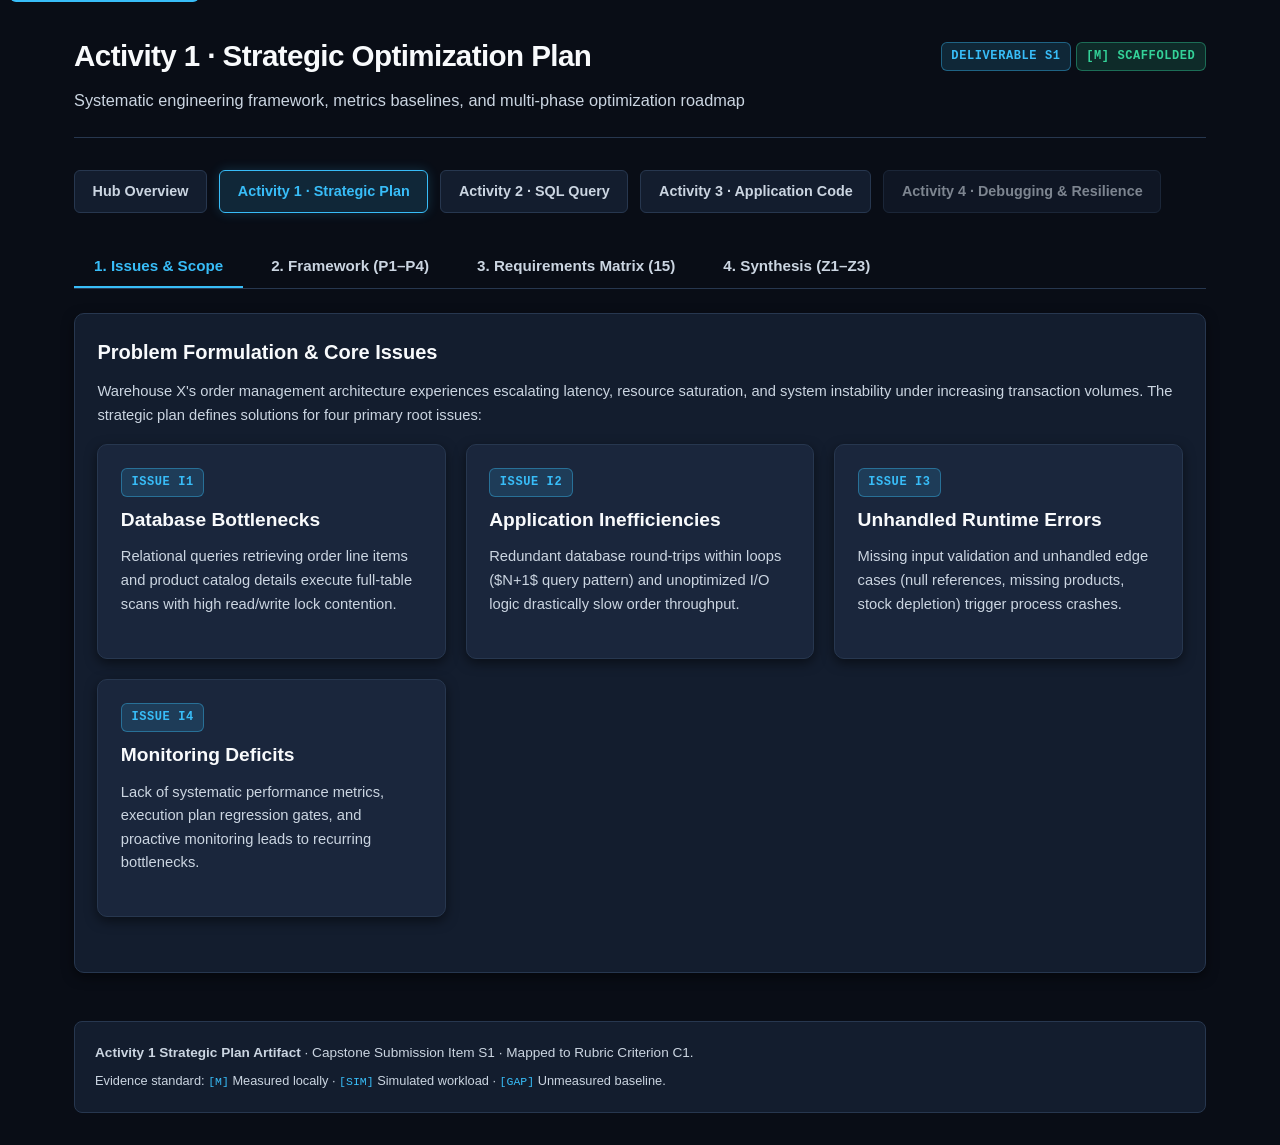
==== commit 0951097a: "Add Activity 3 interactive demonstration page and update navigation" ====
--- a/activity1-strategy.html
+++ b/activity1-strategy.html
@@ -25,7 +25,7 @@
       <a href="index.html" class="nav-link">Hub Overview</a>
       <a href="activity1-strategy.html" class="nav-link active">Activity 1 · Strategic Plan</a>
       <a href="activity2-sql.html" class="nav-link">Activity 2 · SQL Query</a>
-      <span class="nav-link" style="opacity: 0.6; cursor: not-allowed;" title="Scheduled for Activity 3">Activity 3 · Application Code</span>
+      <a href="activity3-code.html" class="nav-link">Activity 3 · Application Code</a>
       <span class="nav-link" style="opacity: 0.6; cursor: not-allowed;" title="Scheduled for Activity 4">Activity 4 · Debugging & Resilience</span>
     </nav>
 
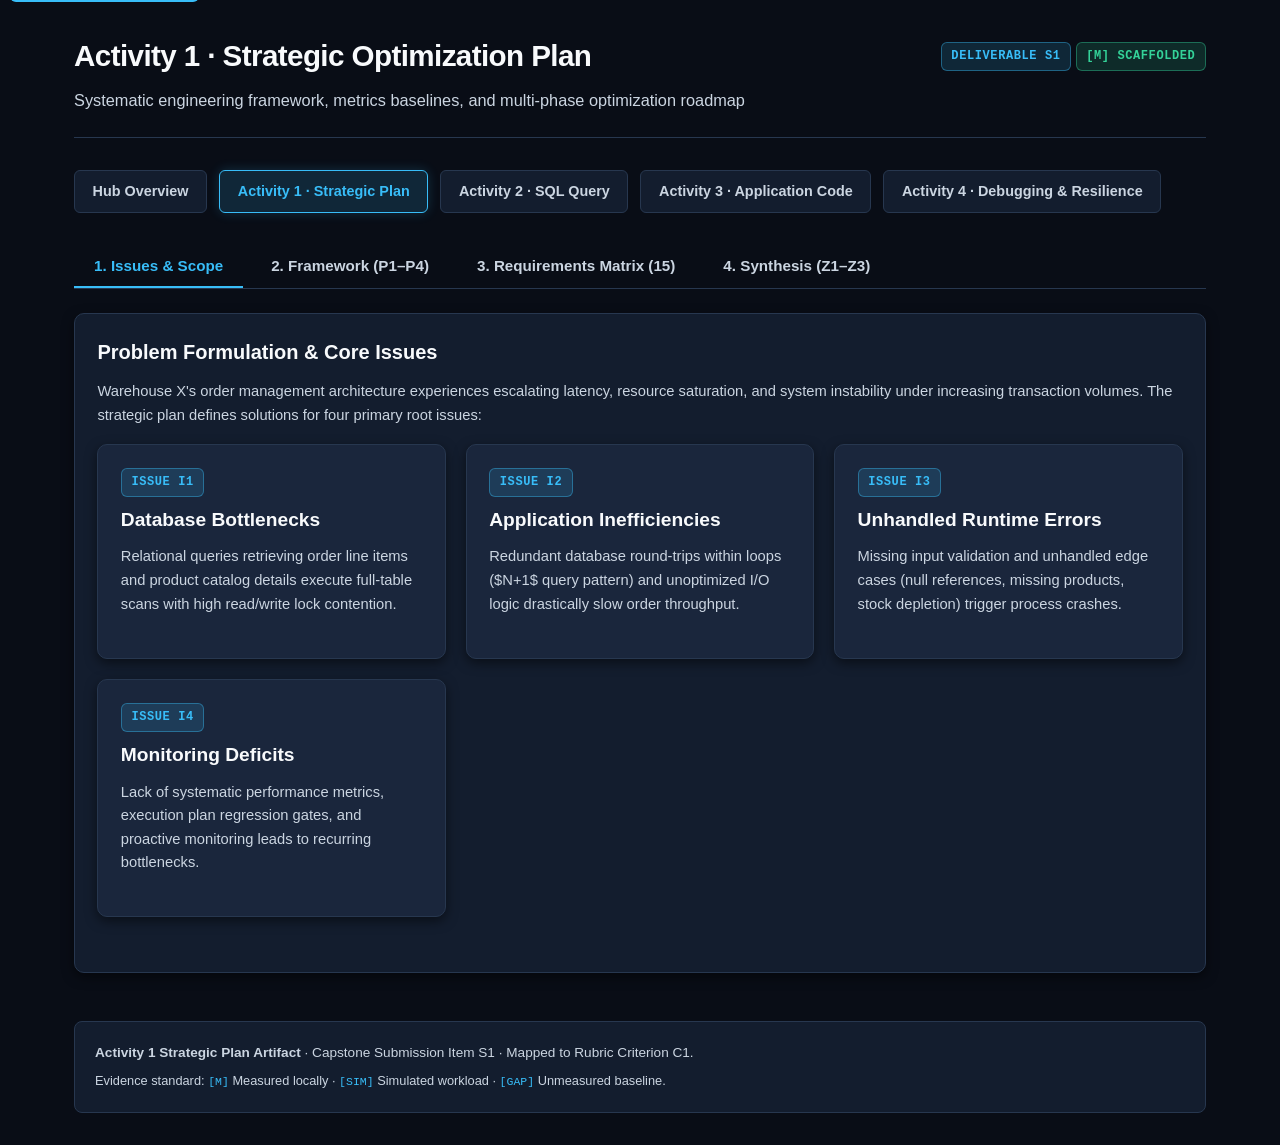
==== commit e14bdb45: "Add Activity 4 interactive demonstration page and update navigation" ====
--- a/activity1-strategy.html
+++ b/activity1-strategy.html
@@ -26,7 +26,7 @@
       <a href="activity1-strategy.html" class="nav-link active">Activity 1 · Strategic Plan</a>
       <a href="activity2-sql.html" class="nav-link">Activity 2 · SQL Query</a>
       <a href="activity3-code.html" class="nav-link">Activity 3 · Application Code</a>
-      <span class="nav-link" style="opacity: 0.6; cursor: not-allowed;" title="Scheduled for Activity 4">Activity 4 · Debugging & Resilience</span>
+      <a href="activity4-debug.html" class="nav-link">Activity 4 · Debugging & Resilience</a>
     </nav>
 
     <main id="main-content" class="tabs-container">
